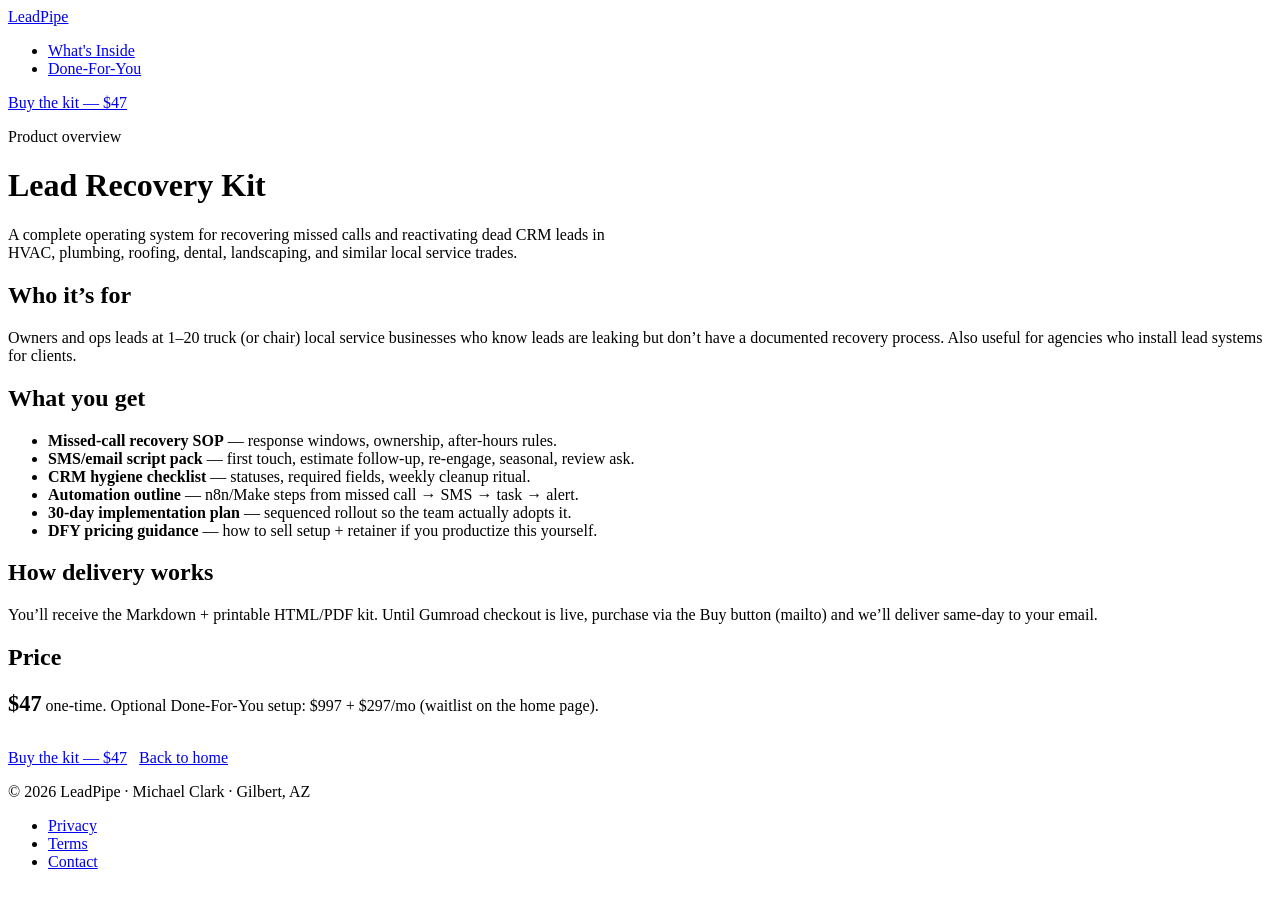
==== kit.html @ 42fa71a1 "Publish LeadPipe kit overview" ====
<!DOCTYPE html>
<html lang="en">
<head>
  <meta charset="UTF-8" />
  <meta name="viewport" content="width=device-width, initial-scale=1" />
  <title>Lead Recovery Kit Overview — LeadPipe</title>
  <meta name="description" content="What's inside the LeadPipe Lead Recovery Kit: SOPs, scripts, CRM hygiene, automation outline, and a 30-day plan." />
  <link rel="preconnect" href="https://fonts.googleapis.com" />
  <link rel="preconnect" href="https://fonts.gstatic.com" crossorigin />
  <link href="https://fonts.googleapis.com/css2?family=Inter:wght@400;500;600;700;800&display=swap" rel="stylesheet" />
  <link rel="stylesheet" href="styles.css" />
</head>
<body>
  <header class="nav">
    <div class="container nav-inner">
      <a class="logo" href="index.html">Lead<span>Pipe</span></a>
      <ul class="nav-links">
        <li><a href="index.html#kit">What's Inside</a></li>
        <li><a href="index.html#upsell">Done-For-You</a></li>
      </ul>
      <!-- TODO: GUMROAD_URL -->
      <a id="buy" class="btn btn-primary" href="mailto:mikeyclark.240@gmail.com?subject=LeadPipe%20Lead%20Recovery%20Kit%20%E2%80%94%20%2447" data-gumroad-url="#">Buy the kit — $47</a>
    </div>
  </header>

  <main>
    <div class="container page-hero">
      <p class="section-label">Product overview</p>
      <h1>Lead Recovery Kit</h1>
      <p style="color:var(--muted);max-width:40rem;">
        A complete operating system for recovering missed calls and reactivating dead CRM leads
        in HVAC, plumbing, roofing, dental, landscaping, and similar local service trades.
      </p>
    </div>

    <div class="container prose">
      <h2>Who it’s for</h2>
      <p>Owners and ops leads at 1–20 truck (or chair) local service businesses who know leads are leaking but don’t have a documented recovery process. Also useful for agencies who install lead systems for clients.</p>

      <h2>What you get</h2>
      <ul>
        <li><strong>Missed-call recovery SOP</strong> — response windows, ownership, after-hours rules.</li>
        <li><strong>SMS/email script pack</strong> — first touch, estimate follow-up, re-engage, seasonal, review ask.</li>
        <li><strong>CRM hygiene checklist</strong> — statuses, required fields, weekly cleanup ritual.</li>
        <li><strong>Automation outline</strong> — n8n/Make steps from missed call → SMS → task → alert.</li>
        <li><strong>30-day implementation plan</strong> — sequenced rollout so the team actually adopts it.</li>
        <li><strong>DFY pricing guidance</strong> — how to sell setup + retainer if you productize this yourself.</li>
      </ul>

      <h2>How delivery works</h2>
      <p>You’ll receive the Markdown + printable HTML/PDF kit. Until Gumroad checkout is live, purchase via the Buy button (mailto) and we’ll deliver same-day to your email.</p>

      <h2>Price</h2>
      <p><strong style="color:var(--cyan);font-size:1.4rem;">$47</strong> one-time. Optional Done-For-You setup: $997 + $297/mo (waitlist on the home page).</p>

      <p style="margin-top:2rem;">
        <!-- TODO: GUMROAD_URL -->
        <a id="buy" class="btn btn-primary btn-lg" href="mailto:mikeyclark.240@gmail.com?subject=LeadPipe%20Lead%20Recovery%20Kit%20%E2%80%94%20%2447" data-gumroad-url="#">Buy the kit — $47</a>
        <a class="btn btn-outline btn-lg" href="index.html" style="margin-left:0.5rem;">Back to home</a>
      </p>
    </div>
  </main>

  <footer class="footer">
    <div class="container footer-inner">
      <div>© 2026 LeadPipe · Michael Clark · Gilbert, AZ</div>
      <ul class="footer-links">
        <li><a href="privacy.html">Privacy</a></li>
        <li><a href="terms.html">Terms</a></li>
        <li><a href="mailto:mikeyclark.240@gmail.com">Contact</a></li>
      </ul>
    </div>
  </footer>
</body>
</html>
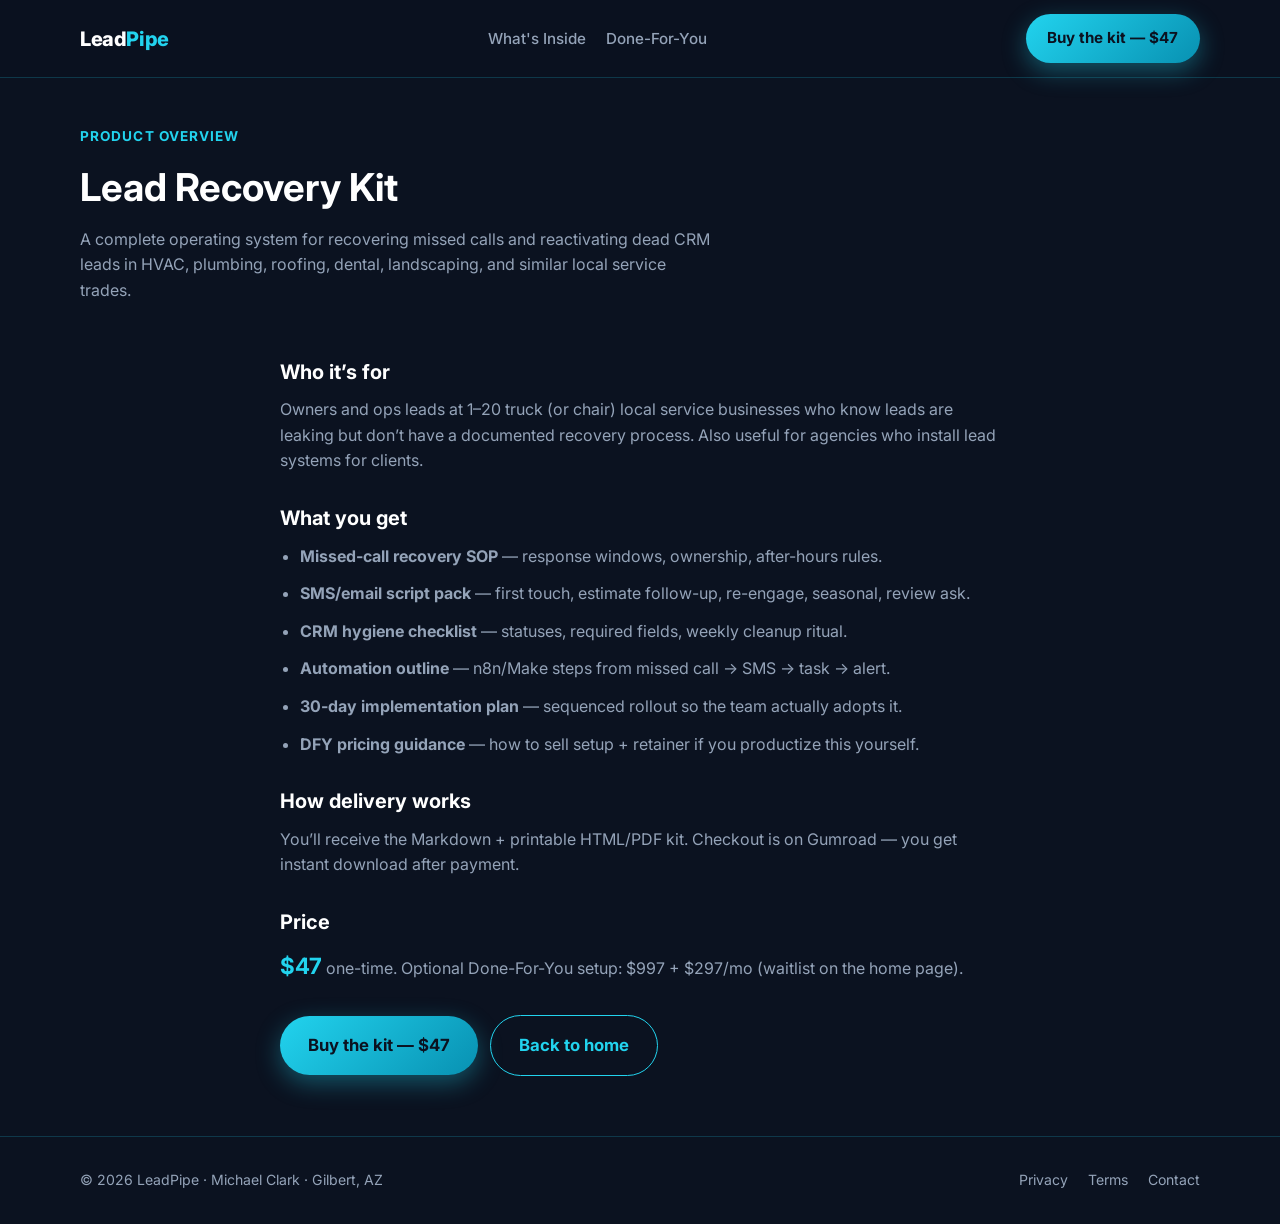
==== commit 1abccbba: "Update kit page with Gumroad checkout link" ====
--- a/kit.html
+++ b/kit.html
@@ -6,7 +6,7 @@
   <title>Lead Recovery Kit Overview — LeadPipe</title>
   <meta name="description" content="What's inside the LeadPipe Lead Recovery Kit: SOPs, scripts, CRM hygiene, automation outline, and a 30-day plan." />
   <link rel="preconnect" href="https://fonts.googleapis.com" />
-  <link rel="preconnect" href="https://fonts.gstatic.com" crossorigin />
+  <link rel="preconnect" href="https://fonts.gstatic.com" />
   <link href="https://fonts.googleapis.com/css2?family=Inter:wght@400;500;600;700;800&display=swap" rel="stylesheet" />
   <link rel="stylesheet" href="styles.css" />
 </head>
@@ -19,7 +19,7 @@
         <li><a href="index.html#upsell">Done-For-You</a></li>
       </ul>
       <!-- TODO: GUMROAD_URL -->
-      <a id="buy" class="btn btn-primary" href="mailto:mikeyclark.240@gmail.com?subject=LeadPipe%20Lead%20Recovery%20Kit%20%E2%80%94%20%2447" data-gumroad-url="#">Buy the kit — $47</a>
+      <a id="buy" class="btn btn-primary" href="https://5228101935040.gumroad.com/l/dzxqd" data-gumroad-url="https://5228101935040.gumroad.com/l/dzxqd">Buy the kit — $47</a>
     </div>
   </header>
 
@@ -48,14 +48,14 @@
       </ul>
 
       <h2>How delivery works</h2>
-      <p>You’ll receive the Markdown + printable HTML/PDF kit. Until Gumroad checkout is live, purchase via the Buy button (mailto) and we’ll deliver same-day to your email.</p>
+      <p>You’ll receive the Markdown + printable HTML/PDF kit. Checkout is on Gumroad — you get instant download after payment.</p>
 
       <h2>Price</h2>
       <p><strong style="color:var(--cyan);font-size:1.4rem;">$47</strong> one-time. Optional Done-For-You setup: $997 + $297/mo (waitlist on the home page).</p>
 
       <p style="margin-top:2rem;">
         <!-- TODO: GUMROAD_URL -->
-        <a id="buy" class="btn btn-primary btn-lg" href="mailto:mikeyclark.240@gmail.com?subject=LeadPipe%20Lead%20Recovery%20Kit%20%E2%80%94%20%2447" data-gumroad-url="#">Buy the kit — $47</a>
+        <a id="buy" class="btn btn-primary btn-lg" href="https://5228101935040.gumroad.com/l/dzxqd" data-gumroad-url="https://5228101935040.gumroad.com/l/dzxqd">Buy the kit — $47</a>
         <a class="btn btn-outline btn-lg" href="index.html" style="margin-left:0.5rem;">Back to home</a>
       </p>
     </div>
--- a/styles.css
+++ b/styles.css
@@ -0,0 +1,546 @@
+/* LeadPipe — B2B marketing styles */
+:root {
+  --navy: #0b1220;
+  --navy-2: #111a2e;
+  --navy-3: #1a2744;
+  --cyan: #22d3ee;
+  --cyan-dim: #0891b2;
+  --cyan-glow: rgba(34, 211, 238, 0.15);
+  --text: #e8eef7;
+  --muted: #94a3b8;
+  --white: #ffffff;
+  --card: #132038;
+  --border: rgba(34, 211, 238, 0.2);
+  --success: #34d399;
+  --radius: 12px;
+  --shadow: 0 20px 50px rgba(0, 0, 0, 0.45);
+  --font: "Inter", system-ui, -apple-system, Segoe UI, Roboto, sans-serif;
+}
+
+*, *::before, *::after { box-sizing: border-box; margin: 0; padding: 0; }
+
+html { scroll-behavior: smooth; }
+
+body {
+  font-family: var(--font);
+  background: var(--navy);
+  color: var(--text);
+  line-height: 1.6;
+  min-height: 100vh;
+  -webkit-font-smoothing: antialiased;
+}
+
+img { max-width: 100%; display: block; }
+a { color: var(--cyan); text-decoration: none; }
+a:hover { text-decoration: underline; }
+
+.container {
+  width: min(1120px, 92%);
+  margin: 0 auto;
+}
+
+/* Nav */
+.nav {
+  position: sticky;
+  top: 0;
+  z-index: 50;
+  background: rgba(11, 18, 32, 0.92);
+  backdrop-filter: blur(12px);
+  border-bottom: 1px solid var(--border);
+}
+
+.nav-inner {
+  display: flex;
+  align-items: center;
+  justify-content: space-between;
+  padding: 0.9rem 0;
+  gap: 1rem;
+}
+
+.logo {
+  font-weight: 800;
+  font-size: 1.25rem;
+  color: var(--white);
+  letter-spacing: -0.02em;
+  text-decoration: none;
+}
+
+.logo span { color: var(--cyan); }
+
+.nav-links {
+  display: flex;
+  align-items: center;
+  gap: 1.25rem;
+  list-style: none;
+}
+
+.nav-links a {
+  color: var(--muted);
+  font-size: 0.95rem;
+  font-weight: 500;
+  text-decoration: none;
+}
+
+.nav-links a:hover { color: var(--cyan); }
+
+.btn {
+  display: inline-flex;
+  align-items: center;
+  justify-content: center;
+  gap: 0.4rem;
+  padding: 0.75rem 1.35rem;
+  border-radius: 999px;
+  font-weight: 700;
+  font-size: 0.95rem;
+  border: none;
+  cursor: pointer;
+  text-decoration: none !important;
+  transition: transform 0.15s ease, box-shadow 0.15s ease, background 0.15s ease;
+}
+
+.btn:hover { transform: translateY(-1px); }
+
+.btn-primary {
+  background: linear-gradient(135deg, var(--cyan), var(--cyan-dim));
+  color: var(--navy) !important;
+  box-shadow: 0 8px 24px rgba(34, 211, 238, 0.35);
+}
+
+.btn-primary:hover {
+  box-shadow: 0 12px 32px rgba(34, 211, 238, 0.45);
+}
+
+.btn-outline {
+  background: transparent;
+  color: var(--cyan) !important;
+  border: 1.5px solid var(--cyan);
+}
+
+.btn-outline:hover { background: var(--cyan-glow); }
+
+.btn-lg {
+  padding: 1rem 1.75rem;
+  font-size: 1.05rem;
+}
+
+.btn-ghost {
+  background: var(--navy-3);
+  color: var(--text) !important;
+}
+
+/* Hero */
+.hero {
+  padding: 4.5rem 0 3.5rem;
+  position: relative;
+  overflow: hidden;
+}
+
+.hero::before {
+  content: "";
+  position: absolute;
+  inset: -20% 20% auto -10%;
+  height: 420px;
+  background: radial-gradient(ellipse, var(--cyan-glow), transparent 70%);
+  pointer-events: none;
+}
+
+.hero-grid {
+  display: grid;
+  grid-template-columns: 1.15fr 0.85fr;
+  gap: 2.5rem;
+  align-items: center;
+  position: relative;
+}
+
+.badge {
+  display: inline-flex;
+  align-items: center;
+  gap: 0.4rem;
+  background: var(--cyan-glow);
+  color: var(--cyan);
+  border: 1px solid var(--border);
+  padding: 0.35rem 0.8rem;
+  border-radius: 999px;
+  font-size: 0.8rem;
+  font-weight: 600;
+  margin-bottom: 1.1rem;
+}
+
+.hero h1 {
+  font-size: clamp(2rem, 4.5vw, 3.15rem);
+  line-height: 1.15;
+  letter-spacing: -0.03em;
+  margin-bottom: 1rem;
+  color: var(--white);
+}
+
+.hero h1 .accent { color: var(--cyan); }
+
+.hero-lead {
+  font-size: 1.15rem;
+  color: var(--muted);
+  margin-bottom: 1.75rem;
+  max-width: 36rem;
+}
+
+.hero-cta {
+  display: flex;
+  flex-wrap: wrap;
+  gap: 0.85rem;
+  margin-bottom: 1.5rem;
+}
+
+.trust-row {
+  display: flex;
+  flex-wrap: wrap;
+  gap: 1rem 1.5rem;
+  color: var(--muted);
+  font-size: 0.88rem;
+}
+
+.trust-row strong { color: var(--text); }
+
+.hero-card {
+  background: linear-gradient(160deg, var(--card), var(--navy-2));
+  border: 1px solid var(--border);
+  border-radius: 18px;
+  padding: 1.75rem;
+  box-shadow: var(--shadow);
+}
+
+.hero-card h3 {
+  font-size: 1.15rem;
+  margin-bottom: 0.75rem;
+  color: var(--white);
+}
+
+.price-tag {
+  display: flex;
+  align-items: baseline;
+  gap: 0.5rem;
+  margin: 1rem 0 1.25rem;
+}
+
+.price-tag .amount {
+  font-size: 2.75rem;
+  font-weight: 800;
+  color: var(--cyan);
+  letter-spacing: -0.03em;
+}
+
+.price-tag .note { color: var(--muted); font-size: 0.9rem; }
+
+.checklist { list-style: none; margin-bottom: 1.25rem; }
+
+.checklist li {
+  padding: 0.45rem 0 0.45rem 1.6rem;
+  position: relative;
+  color: var(--text);
+  font-size: 0.95rem;
+}
+
+.checklist li::before {
+  content: "✓";
+  position: absolute;
+  left: 0;
+  color: var(--success);
+  font-weight: 800;
+}
+
+.fineprint {
+  font-size: 0.8rem;
+  color: var(--muted);
+  margin-top: 0.75rem;
+}
+
+/* Sections */
+section { padding: 4rem 0; }
+
+.section-label {
+  color: var(--cyan);
+  font-size: 0.85rem;
+  font-weight: 700;
+  text-transform: uppercase;
+  letter-spacing: 0.08em;
+  margin-bottom: 0.6rem;
+}
+
+.section-title {
+  font-size: clamp(1.6rem, 3vw, 2.25rem);
+  letter-spacing: -0.02em;
+  color: var(--white);
+  margin-bottom: 0.75rem;
+}
+
+.section-sub {
+  color: var(--muted);
+  max-width: 40rem;
+  margin-bottom: 2rem;
+}
+
+.problem {
+  background: var(--navy-2);
+  border-top: 1px solid var(--border);
+  border-bottom: 1px solid var(--border);
+}
+
+.grid-3 {
+  display: grid;
+  grid-template-columns: repeat(3, 1fr);
+  gap: 1.25rem;
+}
+
+.card {
+  background: var(--card);
+  border: 1px solid var(--border);
+  border-radius: var(--radius);
+  padding: 1.5rem;
+}
+
+.card h3 {
+  color: var(--white);
+  margin-bottom: 0.5rem;
+  font-size: 1.1rem;
+}
+
+.card p { color: var(--muted); font-size: 0.95rem; }
+
+.icon-dot {
+  width: 40px;
+  height: 40px;
+  border-radius: 10px;
+  background: var(--cyan-glow);
+  color: var(--cyan);
+  display: grid;
+  place-items: center;
+  font-weight: 800;
+  margin-bottom: 0.9rem;
+}
+
+/* Who */
+.who-grid {
+  display: grid;
+  grid-template-columns: repeat(auto-fit, minmax(160px, 1fr));
+  gap: 0.85rem;
+}
+
+.pill {
+  background: var(--navy-3);
+  border: 1px solid var(--border);
+  border-radius: 10px;
+  padding: 1rem;
+  text-align: center;
+  font-weight: 600;
+  color: var(--text);
+}
+
+/* Kit preview */
+.kit-preview {
+  display: grid;
+  grid-template-columns: 1fr 1fr;
+  gap: 1.25rem;
+}
+
+.kit-item {
+  background: var(--card);
+  border: 1px solid var(--border);
+  border-radius: var(--radius);
+  padding: 1.35rem;
+}
+
+.kit-item h3 {
+  color: var(--white);
+  margin-bottom: 0.4rem;
+  font-size: 1.05rem;
+}
+
+.kit-item p { color: var(--muted); font-size: 0.92rem; }
+
+/* Upsell */
+.upsell {
+  background: linear-gradient(180deg, var(--navy-2), var(--navy));
+}
+
+.upsell-box {
+  background: linear-gradient(145deg, #142846, #0f1c33);
+  border: 1px solid var(--cyan);
+  border-radius: 18px;
+  padding: 2rem;
+  box-shadow: 0 0 0 4px var(--cyan-glow), var(--shadow);
+}
+
+.upsell-box h2 {
+  font-size: clamp(1.5rem, 3vw, 2rem);
+  color: var(--white);
+  margin-bottom: 0.5rem;
+}
+
+.upsell-pricing {
+  display: flex;
+  flex-wrap: wrap;
+  gap: 1.5rem;
+  margin: 1.25rem 0 1.5rem;
+}
+
+.upsell-pricing div {
+  background: rgba(0,0,0,0.25);
+  border-radius: 10px;
+  padding: 0.9rem 1.2rem;
+}
+
+.upsell-pricing strong {
+  display: block;
+  color: var(--cyan);
+  font-size: 1.4rem;
+}
+
+.upsell-pricing span { color: var(--muted); font-size: 0.85rem; }
+
+.waitlist-form {
+  display: flex;
+  flex-wrap: wrap;
+  gap: 0.75rem;
+  margin-top: 1rem;
+}
+
+.waitlist-form input[type="email"],
+.waitlist-form input[type="text"] {
+  flex: 1 1 220px;
+  padding: 0.85rem 1rem;
+  border-radius: 999px;
+  border: 1px solid var(--border);
+  background: var(--navy);
+  color: var(--text);
+  font-size: 1rem;
+  outline: none;
+}
+
+.waitlist-form input:focus {
+  border-color: var(--cyan);
+  box-shadow: 0 0 0 3px var(--cyan-glow);
+}
+
+/* FAQ */
+.faq details {
+  background: var(--card);
+  border: 1px solid var(--border);
+  border-radius: 10px;
+  padding: 1rem 1.2rem;
+  margin-bottom: 0.75rem;
+}
+
+.faq summary {
+  cursor: pointer;
+  font-weight: 600;
+  color: var(--white);
+  list-style: none;
+}
+
+.faq summary::-webkit-details-marker { display: none; }
+
+.faq details[open] summary { color: var(--cyan); margin-bottom: 0.5rem; }
+
+.faq p { color: var(--muted); font-size: 0.95rem; }
+
+/* CTA band */
+.cta-band {
+  text-align: center;
+  padding: 3.5rem 0;
+  background: var(--navy-2);
+  border-top: 1px solid var(--border);
+}
+
+.cta-band h2 {
+  color: var(--white);
+  font-size: clamp(1.5rem, 3vw, 2rem);
+  margin-bottom: 0.75rem;
+}
+
+.cta-band p { color: var(--muted); margin-bottom: 1.5rem; }
+
+/* Footer */
+.footer {
+  padding: 2rem 0;
+  border-top: 1px solid var(--border);
+  color: var(--muted);
+  font-size: 0.88rem;
+}
+
+.footer-inner {
+  display: flex;
+  flex-wrap: wrap;
+  justify-content: space-between;
+  gap: 1rem;
+  align-items: center;
+}
+
+.footer-links {
+  display: flex;
+  gap: 1.25rem;
+  list-style: none;
+}
+
+.footer-links a { color: var(--muted); text-decoration: none; }
+.footer-links a:hover { color: var(--cyan); }
+
+/* Legal / simple pages */
+.page-hero {
+  padding: 3rem 0 1.5rem;
+}
+
+.page-hero h1 {
+  font-size: clamp(1.8rem, 3vw, 2.4rem);
+  color: var(--white);
+  margin-bottom: 0.5rem;
+}
+
+.prose {
+  max-width: 720px;
+  padding-bottom: 3rem;
+}
+
+.prose h2 {
+  color: var(--white);
+  margin: 1.75rem 0 0.6rem;
+  font-size: 1.25rem;
+}
+
+.prose p, .prose li {
+  color: var(--muted);
+  margin-bottom: 0.75rem;
+}
+
+.prose ul { padding-left: 1.25rem; margin-bottom: 1rem; }
+
+.thanks-box {
+  text-align: center;
+  max-width: 560px;
+  margin: 3rem auto 4rem;
+  background: var(--card);
+  border: 1px solid var(--border);
+  border-radius: 18px;
+  padding: 2.5rem 2rem;
+}
+
+.thanks-box h1 {
+  color: var(--white);
+  margin-bottom: 0.75rem;
+}
+
+.thanks-box p { color: var(--muted); margin-bottom: 1rem; }
+
+/* Mobile */
+@media (max-width: 860px) {
+  .hero-grid,
+  .kit-preview,
+  .grid-3 { grid-template-columns: 1fr; }
+
+  .nav-links { display: none; }
+
+  .nav-inner .btn { padding: 0.6rem 1rem; font-size: 0.85rem; }
+}
+
+@media print {
+  .nav, .footer, .btn { display: none !important; }
+  body { background: white; color: black; }
+}
